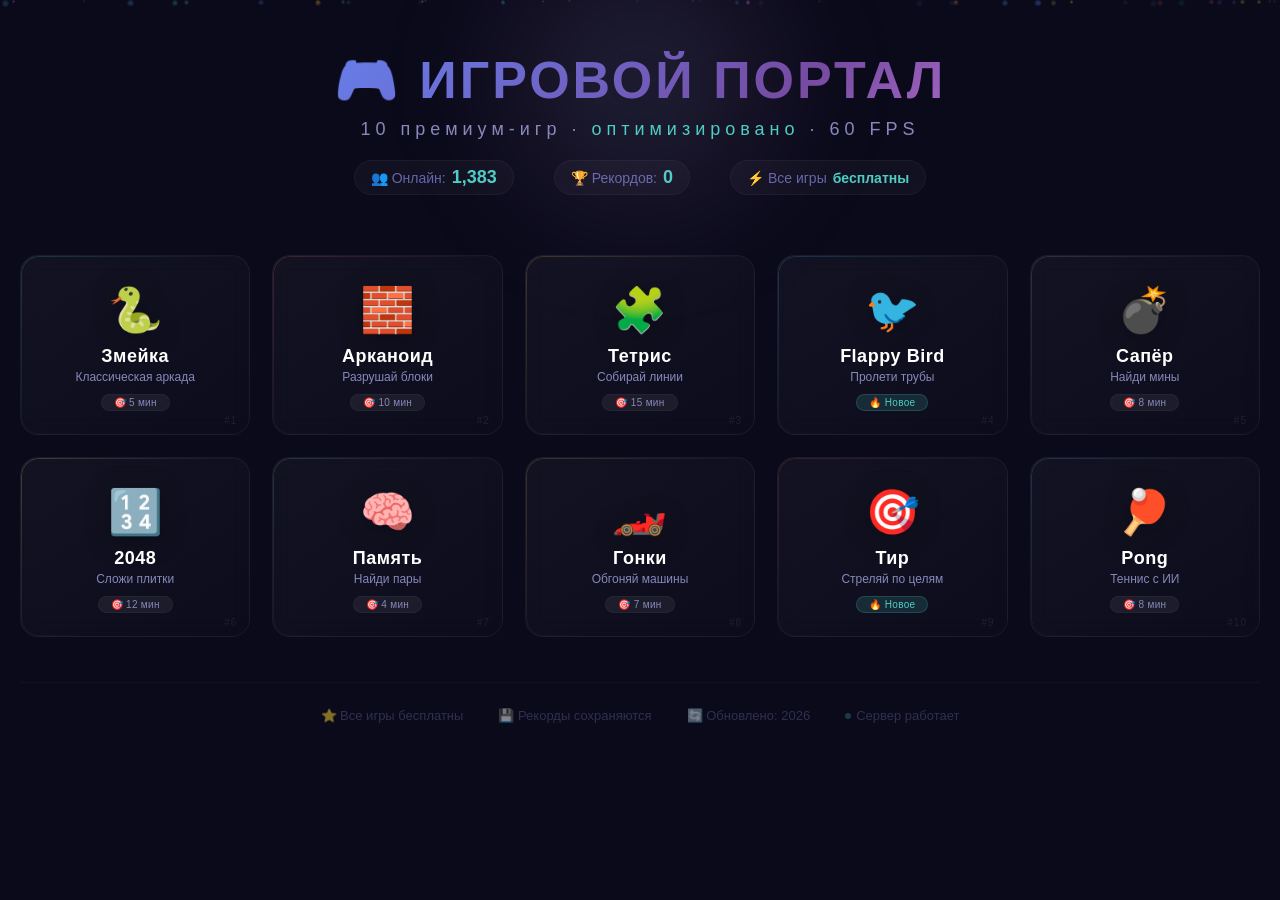
==== scripts/www/index.html @ 4240daa8 "update src file from pakeplus" ====
<!DOCTYPE html>
<html lang="ru">
<head>
    <meta charset="UTF-8">
    <meta name="viewport" content="width=device-width, initial-scale=1.0, maximum-scale=1.0, user-scalable=no">
    <title>🎮 Игровой Портал Premium</title>
    <link rel="stylesheet" href="style.css">
    <style>
        /* ===== ДОПОЛНИТЕЛЬНЫЕ СТИЛИ ДЛЯ ГЛАВНОГО МЕНЮ ===== */
        * {
            margin: 0;
            padding: 0;
            box-sizing: border-box;
        }

        body {
            font-family: 'Segoe UI', -apple-system, BlinkMacSystemFont, Arial, sans-serif;
            background: #0a0a1a;
            color: #fff;
            min-height: 100vh;
            overflow-x: hidden;
        }

        /* ===== ЧАСТИЦЫ ФОНА ===== */
        #particles-bg {
            position: fixed;
            top: 0;
            left: 0;
            width: 100%;
            height: 100%;
            pointer-events: none;
            z-index: 0;
            overflow: hidden;
        }

        .particle {
            position: absolute;
            border-radius: 50%;
            background: radial-gradient(circle, rgba(78, 205, 196, 0.4), transparent);
            animation: floatParticle linear infinite;
            pointer-events: none;
        }

        @keyframes floatParticle {
            0% { transform: translateY(100vh) scale(0); opacity: 0; }
            10% { opacity: 1; }
            90% { opacity: 1; }
            100% { transform: translateY(-100vh) scale(1); opacity: 0; }
        }

        /* ===== ОСНОВНОЙ КОНТЕЙНЕР ===== */
        .main-menu {
            position: relative;
            z-index: 1;
            max-width: 1300px;
            margin: 0 auto;
            padding: 20px 20px 40px;
        }

        /* ===== ХЕДЕР ===== */
        .header {
            text-align: center;
            padding: 30px 20px 25px;
            position: relative;
        }

        .logo-wrapper {
            position: relative;
            display: inline-block;
        }

        .logo-glow {
            position: absolute;
            top: 50%;
            left: 50%;
            width: 350px;
            height: 350px;
            transform: translate(-50%, -50%);
            background: radial-gradient(circle, rgba(78, 205, 196, 0.15), rgba(240, 147, 251, 0.1), transparent 70%);
            border-radius: 50%;
            filter: blur(60px);
            animation: pulseGlow 4s ease-in-out infinite;
        }

        @keyframes pulseGlow {
            0%, 100% { transform: translate(-50%, -50%) scale(1); opacity: 0.5; }
            50% { transform: translate(-50%, -50%) scale(1.3); opacity: 0.8; }
        }

        .header h1 {
            font-size: 52px;
            font-weight: 900;
            letter-spacing: 3px;
            position: relative;
            background: linear-gradient(135deg, #667eea 0%, #764ba2 25%, #f093fb 50%, #f5576c 75%, #667eea 100%);
            background-size: 300% 300%;
            -webkit-background-clip: text;
            -webkit-text-fill-color: transparent;
            animation: shimmer 6s ease-in-out infinite;
        }

        @keyframes shimmer {
            0%, 100% { background-position: 0% 50%; }
            50% { background-position: 100% 50%; }
        }

        .subtitle {
            color: #8888bb;
            font-size: 18px;
            letter-spacing: 5px;
            margin-top: 8px;
            position: relative;
            font-weight: 300;
        }

        .subtitle span {
            color: #4ecdc4;
            -webkit-text-fill-color: #4ecdc4;
        }

        /* ===== СТАТИСТИКА ===== */
        .stats-bar {
            display: flex;
            justify-content: center;
            gap: 40px;
            margin-top: 20px;
            font-size: 14px;
            color: #6666aa;
            flex-wrap: wrap;
        }

        .stats-bar b {
            color: #4ecdc4;
            font-size: 18px;
            font-weight: 700;
        }

        .stats-bar .stat-item {
            display: flex;
            align-items: center;
            gap: 6px;
            background: rgba(255,255,255,0.03);
            padding: 6px 16px;
            border-radius: 20px;
            border: 1px solid rgba(255,255,255,0.04);
        }

        /* ===== СЕТКА ИГР ===== */
        .game-grid {
            display: grid;
            grid-template-columns: repeat(auto-fill, minmax(200px, 1fr));
            gap: 22px;
            margin: 35px 0 45px;
        }

        .game-card {
            position: relative;
            display: flex;
            flex-direction: column;
            align-items: center;
            padding: 28px 16px 22px;
            background: linear-gradient(145deg, rgba(255,255,255,0.04), rgba(255,255,255,0.01));
            border-radius: 18px;
            text-decoration: none;
            color: #fff;
            border: 1px solid rgba(255,255,255,0.05);
            transition: all 0.4s cubic-bezier(0.175, 0.885, 0.32, 1.275);
            overflow: hidden;
            min-height: 180px;
            backdrop-filter: blur(10px);
            cursor: pointer;
        }

        .game-card::before {
            content: '';
            position: absolute;
            inset: 0;
            border-radius: 18px;
            padding: 1px;
            background: linear-gradient(135deg, var(--color), transparent 60%);
            -webkit-mask: linear-gradient(#fff 0 0) content-box, linear-gradient(#fff 0 0);
            -webkit-mask-composite: xor;
            mask-composite: exclude;
            opacity: 0.2;
            transition: 0.4s;
        }

        .game-card:hover::before {
            opacity: 1;
        }

        .game-card .card-glow {
            position: absolute;
            top: -50%;
            left: -50%;
            width: 200%;
            height: 200%;
            background: radial-gradient(circle at center, var(--color), transparent 60%);
            opacity: 0;
            transition: 0.5s;
            pointer-events: none;
        }

        .game-card:hover .card-glow {
            opacity: 0.12;
        }

        .game-card:hover {
            transform: translateY(-8px) scale(1.02);
            border-color: var(--color);
            box-shadow: 0 20px 60px rgba(0,0,0,0.6), 0 0 40px var(--glow-color, rgba(78,205,196,0.15));
        }

        .card-icon {
            font-size: 44px;
            margin-bottom: 10px;
            position: relative;
            z-index: 1;
            animation: iconFloat 3s ease-in-out infinite;
            filter: drop-shadow(0 4px 12px rgba(0,0,0,0.3));
        }

        .game-card:nth-child(2n) .card-icon { animation-delay: 0.4s; }
        .game-card:nth-child(3n) .card-icon { animation-delay: 0.8s; }
        .game-card:nth-child(5n) .card-icon { animation-delay: 1.2s; }

        @keyframes iconFloat {
            0%, 100% { transform: translateY(0) scale(1); }
            50% { transform: translateY(-6px) scale(1.05); }
        }

        .card-content {
            text-align: center;
            position: relative;
            z-index: 1;
            width: 100%;
        }

        .card-content h3 {
            font-size: 18px;
            font-weight: 700;
            margin-bottom: 3px;
            letter-spacing: 0.5px;
        }

        .card-content p {
            font-size: 12px;
            color: #8888bb;
            margin-bottom: 8px;
        }

        .badge {
            display: inline-block;
            padding: 2px 12px;
            background: rgba(255,255,255,0.06);
            border-radius: 20px;
            font-size: 10px;
            color: #8888bb;
            border: 1px solid rgba(255,255,255,0.04);
            letter-spacing: 0.3px;
        }

        .badge.new {
            background: rgba(78, 205, 196, 0.15);
            color: #4ecdc4;
            border-color: rgba(78, 205, 196, 0.2);
            animation: blinkBadge 2s ease-in-out infinite;
        }

        @keyframes blinkBadge {
            0%, 100% { opacity: 1; }
            50% { opacity: 0.5; }
        }

        /* Платформа (количество игр) */
        .game-count {
            position: absolute;
            bottom: 8px;
            right: 12px;
            font-size: 10px;
            color: rgba(255,255,255,0.08);
            letter-spacing: 1px;
            z-index: 1;
        }

        /* ===== FOOTER ===== */
        .footer {
            text-align: center;
            padding: 25px 0 10px;
            border-top: 1px solid rgba(255,255,255,0.03);
        }

        .footer-stats {
            display: flex;
            justify-content: center;
            gap: 35px;
            color: #555588;
            font-size: 13px;
            flex-wrap: wrap;
        }

        .footer-stats span {
            opacity: 0.5;
            transition: 0.3s;
            display: flex;
            align-items: center;
            gap: 5px;
        }

        .footer-stats span:hover {
            opacity: 1;
            color: #aaaadd;
        }

        .footer-stats .dot {
            display: inline-block;
            width: 6px;
            height: 6px;
            border-radius: 50%;
            background: #4ecdc4;
            animation: pulseDot 2s ease-in-out infinite;
        }

        @keyframes pulseDot {
            0%, 100% { opacity: 0.3; transform: scale(0.8); }
            50% { opacity: 1; transform: scale(1.2); }
        }

        /* ===== АДАПТИВ ===== */
        @media (max-width: 900px) {
            .header h1 { font-size: 38px; }
            .game-grid { grid-template-columns: repeat(auto-fill, minmax(170px, 1fr)); gap: 16px; }
            .game-card { min-height: 150px; padding: 20px 12px 16px; }
            .card-icon { font-size: 34px; }
        }

        @media (max-width: 600px) {
            .header h1 { font-size: 28px; letter-spacing: 1px; }
            .subtitle { font-size: 14px; letter-spacing: 2px; }
            .stats-bar { gap: 12px; font-size: 12px; }
            .stats-bar .stat-item { padding: 4px 12px; }
            .stats-bar b { font-size: 15px; }
            .game-grid {
                grid-template-columns: repeat(auto-fill, minmax(140px, 1fr));
                gap: 12px;
                margin: 20px 0 30px;
            }
            .game-card {
                min-height: 120px;
                padding: 16px 10px 12px;
                border-radius: 14px;
            }
            .card-icon { font-size: 28px; margin-bottom: 6px; }
            .card-content h3 { font-size: 15px; }
            .card-content p { font-size: 11px; }
            .badge { font-size: 9px; padding: 1px 10px; }
            .game-count { display: none; }
            .footer-stats { gap: 16px; font-size: 11px; flex-direction: column; }
            .logo-glow { width: 200px; height: 200px; }
        }

        @media (max-width: 400px) {
            .game-grid { grid-template-columns: repeat(auto-fill, minmax(120px, 1fr)); gap: 10px; }
            .game-card { min-height: 100px; padding: 12px 8px 10px; }
            .card-icon { font-size: 22px; }
            .card-content h3 { font-size: 13px; }
            .header h1 { font-size: 22px; }
        }

        /* ===== СКРОЛЛБАР ===== */
        ::-webkit-scrollbar {
            width: 4px;
        }
        ::-webkit-scrollbar-track {
            background: #0a0a1a;
        }
        ::-webkit-scrollbar-thumb {
            background: linear-gradient(135deg, #4ecdc4, #f093fb);
            border-radius: 2px;
        }
        ::-webkit-scrollbar-thumb:hover {
            background: #4ecdc4;
        }
    </style>
</head>
<body>

    <!-- ===== ФОН С ЧАСТИЦАМИ ===== -->
    <div id="particles-bg"></div>

    <!-- ===== ГЛАВНОЕ МЕНЮ ===== -->
    <div class="main-menu">

        <!-- ХЕДЕР -->
        <div class="header">
            <div class="logo-wrapper">
                <div class="logo-glow"></div>
                <h1>🎮 ИГРОВОЙ ПОРТАЛ</h1>
            </div>
            <p class="subtitle">
                10 премиум-игр · <span>оптимизировано</span> · 60 FPS
            </p>
            <div class="stats-bar">
                <span class="stat-item">👥 Онлайн: <b id="online">1 284</b></span>
                <span class="stat-item">🏆 Рекордов: <b id="records">0</b></span>
                <span class="stat-item">⚡ Все игры <b style="color:#4ecdc4;font-size:14px;">бесплатны</b></span>
            </div>
        </div>

        <!-- СЕТКА ИГР -->
        <div class="game-grid">

            <!-- 1. Змейка -->
            <a href="games/snake.html" class="game-card" style="--color:#4ecdc4; --glow-color:rgba(78,205,196,0.25);">
                <div class="card-glow"></div>
                <div class="card-icon">🐍</div>
                <div class="card-content">
                    <h3>Змейка</h3>
                    <p>Классическая аркада</p>
                    <span class="badge">🎯 5 мин</span>
                </div>
                <span class="game-count">#1</span>
            </a>

            <!-- 2. Арканоид -->
            <a href="games/arkanoid.html" class="game-card" style="--color:#ff6b6b; --glow-color:rgba(255,107,107,0.25);">
                <div class="card-glow"></div>
                <div class="card-icon">🧱</div>
                <div class="card-content">
                    <h3>Арканоид</h3>
                    <p>Разрушай блоки</p>
                    <span class="badge">🎯 10 мин</span>
                </div>
                <span class="game-count">#2</span>
            </a>

            <!-- 3. Тетрис -->
            <a href="games/tetris.html" class="game-card" style="--color:#ffd93d; --glow-color:rgba(255,217,61,0.25);">
                <div class="card-glow"></div>
                <div class="card-icon">🧩</div>
                <div class="card-content">
                    <h3>Тетрис</h3>
                    <p>Собирай линии</p>
                    <span class="badge">🎯 15 мин</span>
                </div>
                <span class="game-count">#3</span>
            </a>

            <!-- 4. Flappy Bird -->
            <a href="games/flappy.html" class="game-card" style="--color:#4fc3f7; --glow-color:rgba(79,195,247,0.25);">
                <div class="card-glow"></div>
                <div class="card-icon">🐦</div>
                <div class="card-content">
                    <h3>Flappy Bird</h3>
                    <p>Пролети трубы</p>
                    <span class="badge new">🔥 Новое</span>
                </div>
                <span class="game-count">#4</span>
            </a>

            <!-- 5. Сапёр -->
            <a href="games/minesweeper.html" class="game-card" style="--color:#ce93d8; --glow-color:rgba(206,147,216,0.25);">
                <div class="card-glow"></div>
                <div class="card-icon">💣</div>
                <div class="card-content">
                    <h3>Сапёр</h3>
                    <p>Найди мины</p>
                    <span class="badge">🎯 8 мин</span>
                </div>
                <span class="game-count">#5</span>
            </a>

            <!-- 6. 2048 -->
            <a href="games/2048.html" class="game-card" style="--color:#fff176; --glow-color:rgba(255,241,118,0.25);">
                <div class="card-glow"></div>
                <div class="card-icon">🔢</div>
                <div class="card-content">
                    <h3>2048</h3>
                    <p>Сложи плитки</p>
                    <span class="badge">🎯 12 мин</span>
                </div>
                <span class="game-count">#6</span>
            </a>

            <!-- 7. Память -->
            <a href="games/memory.html" class="game-card" style="--color:#81c784; --glow-color:rgba(129,199,132,0.25);">
                <div class="card-glow"></div>
                <div class="card-icon">🧠</div>
                <div class="card-content">
                    <h3>Память</h3>
                    <p>Найди пары</p>
                    <span class="badge">🎯 4 мин</span>
                </div>
                <span class="game-count">#7</span>
            </a>

            <!-- 8. Гонки -->
            <a href="games/racer.html" class="game-card" style="--color:#ffb74d; --glow-color:rgba(255,183,77,0.25);">
                <div class="card-glow"></div>
                <div class="card-icon">🏎️</div>
                <div class="card-content">
                    <h3>Гонки</h3>
                    <p>Обгоняй машины</p>
                    <span class="badge">🎯 7 мин</span>
                </div>
                <span class="game-count">#8</span>
            </a>

            <!-- 9. Тир -->
            <a href="games/shooter.html" class="game-card" style="--color:#ef5350; --glow-color:rgba(239,83,80,0.25);">
                <div class="card-glow"></div>
                <div class="card-icon">🎯</div>
                <div class="card-content">
                    <h3>Тир</h3>
                    <p>Стреляй по целям</p>
                    <span class="badge new">🔥 Новое</span>
                </div>
                <span class="game-count">#9</span>
            </a>

            <!-- 10. Pong -->
            <a href="games/pong.html" class="game-card" style="--color:#64b5f6; --glow-color:rgba(100,181,246,0.25);">
                <div class="card-glow"></div>
                <div class="card-icon">🏓</div>
                <div class="card-content">
                    <h3>Pong</h3>
                    <p>Теннис с ИИ</p>
                    <span class="badge">🎯 8 мин</span>
                </div>
                <span class="game-count">#10</span>
            </a>

        </div>

        <!-- FOOTER -->
        <div class="footer">
            <div class="footer-stats">
                <span>⭐ Все игры бесплатны</span>
                <span>💾 Рекорды сохраняются</span>
                <span>🔄 Обновлено: 2026</span>
                <span><span class="dot"></span> Сервер работает</span>
            </div>
        </div>

    </div>

    <!-- ===== СКРИПТЫ ===== -->
    <script>
        // ===== ФОН С ЧАСТИЦАМИ =====
        (function createParticles() {
            const container = document.getElementById('particles-bg');
            if (!container) return;

            const colors = ['#4ecdc4', '#f093fb', '#667eea', '#ff6b6b', '#ffd93d', '#4fc3f7'];

            for (let i = 0; i < 45; i++) {
                const particle = document.createElement('div');
                particle.className = 'particle';
                const size = 2 + Math.random() * 5;
                const duration = 18 + Math.random() * 22;
                const delay = Math.random() * 30;
                const color = colors[Math.floor(Math.random() * colors.length)];

                particle.style.cssText = `
                    width: ${size}px;
                    height: ${size}px;
                    left: ${Math.random() * 100}%;
                    animation-duration: ${duration}s;
                    animation-delay: ${delay}s;
                    background: radial-gradient(circle, ${color}, transparent);
                    opacity: ${0.08 + Math.random() * 0.25};
                `;
                container.appendChild(particle);
            }
        })();

        // ===== СТАТИСТИКА =====
        (function updateStats() {
            // Считаем рекорды в localStorage
            let recordCount = 0;
            try {
                for (let key in localStorage) {
                    if (key.startsWith('record_')) recordCount++;
                }
            } catch(e) {}

            const recordEl = document.getElementById('records');
            if (recordEl) recordEl.textContent = recordCount || '0';

            // Онлайн (рандом для атмосферы)
            const onlineEl = document.getElementById('online');
            if (onlineEl) {
                const base = 1200;
                const variation = Math.floor(Math.random() * 400);
                onlineEl.textContent = (base + variation).toLocaleString();
            }

            // Обновляем каждые 30 секунд
            setInterval(() => {
                const onlineEl2 = document.getElementById('online');
                if (onlineEl2) {
                    const base = 1200;
                    const variation = Math.floor(Math.random() * 400);
                    onlineEl2.textContent = (base + variation).toLocaleString();
                }
            }, 30000);
        })();

        // ===== АНИМАЦИЯ ПОЯВЛЕНИЯ КАРТОЧЕК (Intersection Observer) =====
        (function animateCards() {
            const cards = document.querySelectorAll('.game-card');
            if ('IntersectionObserver' in window) {
                const observer = new IntersectionObserver((entries) => {
                    entries.forEach(entry => {
                        if (entry.isIntersecting) {
                            entry.target.style.opacity = '1';
                            entry.target.style.transform = 'translateY(0)';
                        }
                    });
                }, { threshold: 0.1 });

                cards.forEach((card, i) => {
                    card.style.opacity = '0';
                    card.style.transform = 'translateY(30px)';
                    card.style.transition = `all 0.6s cubic-bezier(0.175, 0.885, 0.32, 1.275) ${i * 0.05}s`;
                    observer.observe(card);
                });
            } else {
                // Fallback для старых браузеров
                cards.forEach(card => {
                    card.style.opacity = '1';
                    card.style.transform = 'translateY(0)';
                });
            }
        })();

        // ===== КЛИК ПО КАРТОЧКЕ (звук) =====
        document.querySelectorAll('.game-card').forEach(card => {
            card.addEventListener('click', function(e) {
                // Простой звуковой эффект через Web Audio
                try {
                    const audioCtx = new (window.AudioContext || window.webkitAudioContext)();
                    const osc = audioCtx.createOscillator();
                    const gain = audioCtx.createGain();
                    osc.connect(gain);
                    gain.connect(audioCtx.destination);
                    osc.frequency.setValueAtTime(600, audioCtx.currentTime);
                    osc.frequency.exponentialRampToValueAtTime(900, audioCtx.currentTime + 0.08);
                    gain.gain.setValueAtTime(0.08, audioCtx.currentTime);
                    gain.gain.exponentialRampToValueAtTime(0.001, audioCtx.currentTime + 0.08);
                    osc.start(audioCtx.currentTime);
                    osc.stop(audioCtx.currentTime + 0.08);
                } catch(e) {}
            });
        });
    </script>

</body>
</html>
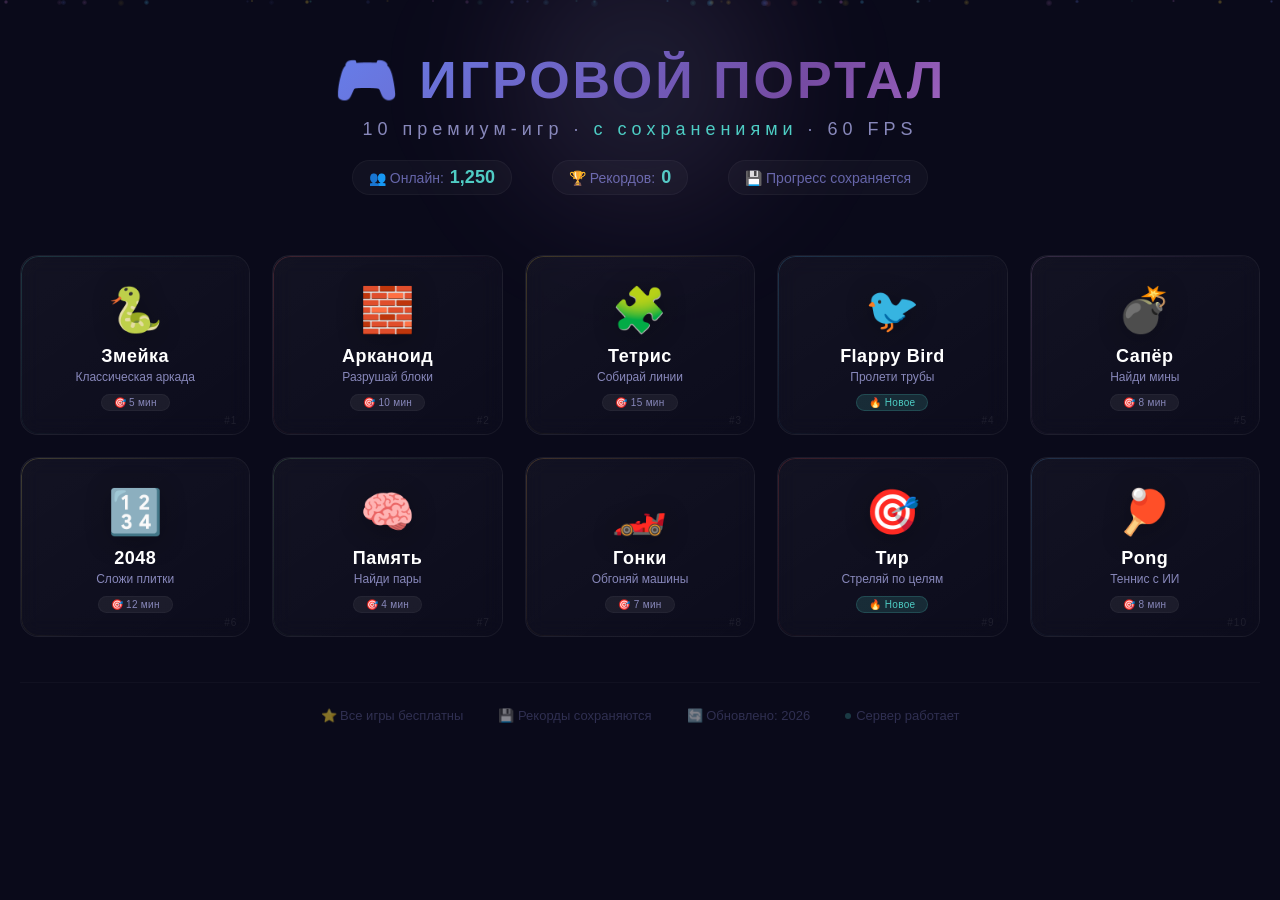
==== commit b20f302c: "update src file from pakeplus" ====
--- a/scripts/www/index.html
+++ b/scripts/www/index.html
@@ -6,13 +6,7 @@
     <title>🎮 Игровой Портал Premium</title>
     <link rel="stylesheet" href="style.css">
     <style>
-        /* ===== ДОПОЛНИТЕЛЬНЫЕ СТИЛИ ДЛЯ ГЛАВНОГО МЕНЮ ===== */
-        * {
-            margin: 0;
-            padding: 0;
-            box-sizing: border-box;
-        }
-
+        * { margin: 0; padding: 0; box-sizing: border-box; }
         body {
             font-family: 'Segoe UI', -apple-system, BlinkMacSystemFont, Arial, sans-serif;
             background: #0a0a1a;
@@ -20,8 +14,6 @@
             min-height: 100vh;
             overflow-x: hidden;
         }
-
-        /* ===== ЧАСТИЦЫ ФОНА ===== */
         #particles-bg {
             position: fixed;
             top: 0;
@@ -32,23 +24,19 @@
             z-index: 0;
             overflow: hidden;
         }
-
         .particle {
             position: absolute;
             border-radius: 50%;
-            background: radial-gradient(circle, rgba(78, 205, 196, 0.4), transparent);
+            background: radial-gradient(circle, rgba(78,205,196,0.4), transparent);
             animation: floatParticle linear infinite;
             pointer-events: none;
         }
-
         @keyframes floatParticle {
             0% { transform: translateY(100vh) scale(0); opacity: 0; }
             10% { opacity: 1; }
             90% { opacity: 1; }
             100% { transform: translateY(-100vh) scale(1); opacity: 0; }
         }
-
-        /* ===== ОСНОВНОЙ КОНТЕЙНЕР ===== */
         .main-menu {
             position: relative;
             z-index: 1;
@@ -56,19 +44,15 @@
             margin: 0 auto;
             padding: 20px 20px 40px;
         }
-
-        /* ===== ХЕДЕР ===== */
         .header {
             text-align: center;
             padding: 30px 20px 25px;
             position: relative;
         }
-
         .logo-wrapper {
             position: relative;
             display: inline-block;
         }
-
         .logo-glow {
             position: absolute;
             top: 50%;
@@ -76,17 +60,15 @@
             width: 350px;
             height: 350px;
             transform: translate(-50%, -50%);
-            background: radial-gradient(circle, rgba(78, 205, 196, 0.15), rgba(240, 147, 251, 0.1), transparent 70%);
+            background: radial-gradient(circle, rgba(78,205,196,0.15), rgba(240,147,251,0.1), transparent 70%);
             border-radius: 50%;
             filter: blur(60px);
             animation: pulseGlow 4s ease-in-out infinite;
         }
-
         @keyframes pulseGlow {
             0%, 100% { transform: translate(-50%, -50%) scale(1); opacity: 0.5; }
             50% { transform: translate(-50%, -50%) scale(1.3); opacity: 0.8; }
         }
-
         .header h1 {
             font-size: 52px;
             font-weight: 900;
@@ -98,12 +80,10 @@
             -webkit-text-fill-color: transparent;
             animation: shimmer 6s ease-in-out infinite;
         }
-
         @keyframes shimmer {
             0%, 100% { background-position: 0% 50%; }
             50% { background-position: 100% 50%; }
         }
-
         .subtitle {
             color: #8888bb;
             font-size: 18px;
@@ -112,13 +92,7 @@
             position: relative;
             font-weight: 300;
         }
-
-        .subtitle span {
-            color: #4ecdc4;
-            -webkit-text-fill-color: #4ecdc4;
-        }
-
-        /* ===== СТАТИСТИКА ===== */
+        .subtitle span { color: #4ecdc4; -webkit-text-fill-color: #4ecdc4; }
         .stats-bar {
             display: flex;
             justify-content: center;
@@ -128,13 +102,7 @@
             color: #6666aa;
             flex-wrap: wrap;
         }
-
-        .stats-bar b {
-            color: #4ecdc4;
-            font-size: 18px;
-            font-weight: 700;
-        }
-
+        .stats-bar b { color: #4ecdc4; font-size: 18px; font-weight: 700; }
         .stats-bar .stat-item {
             display: flex;
             align-items: center;
@@ -144,15 +112,12 @@
             border-radius: 20px;
             border: 1px solid rgba(255,255,255,0.04);
         }
-
-        /* ===== СЕТКА ИГР ===== */
         .game-grid {
             display: grid;
             grid-template-columns: repeat(auto-fill, minmax(200px, 1fr));
             gap: 22px;
             margin: 35px 0 45px;
         }
-
         .game-card {
             position: relative;
             display: flex;
@@ -170,7 +135,6 @@
             backdrop-filter: blur(10px);
             cursor: pointer;
         }
-
         .game-card::before {
             content: '';
             position: absolute;
@@ -184,11 +148,7 @@
             opacity: 0.2;
             transition: 0.4s;
         }
-
-        .game-card:hover::before {
-            opacity: 1;
-        }
-
+        .game-card:hover::before { opacity: 1; }
         .game-card .card-glow {
             position: absolute;
             top: -50%;
@@ -200,17 +160,12 @@
             transition: 0.5s;
             pointer-events: none;
         }
-
-        .game-card:hover .card-glow {
-            opacity: 0.12;
-        }
-
+        .game-card:hover .card-glow { opacity: 0.12; }
         .game-card:hover {
             transform: translateY(-8px) scale(1.02);
             border-color: var(--color);
             box-shadow: 0 20px 60px rgba(0,0,0,0.6), 0 0 40px var(--glow-color, rgba(78,205,196,0.15));
         }
-
         .card-icon {
             font-size: 44px;
             margin-bottom: 10px;
@@ -219,36 +174,21 @@
             animation: iconFloat 3s ease-in-out infinite;
             filter: drop-shadow(0 4px 12px rgba(0,0,0,0.3));
         }
-
         .game-card:nth-child(2n) .card-icon { animation-delay: 0.4s; }
         .game-card:nth-child(3n) .card-icon { animation-delay: 0.8s; }
         .game-card:nth-child(5n) .card-icon { animation-delay: 1.2s; }
-
         @keyframes iconFloat {
             0%, 100% { transform: translateY(0) scale(1); }
             50% { transform: translateY(-6px) scale(1.05); }
         }
-
         .card-content {
             text-align: center;
             position: relative;
             z-index: 1;
             width: 100%;
         }
-
-        .card-content h3 {
-            font-size: 18px;
-            font-weight: 700;
-            margin-bottom: 3px;
-            letter-spacing: 0.5px;
-        }
-
-        .card-content p {
-            font-size: 12px;
-            color: #8888bb;
-            margin-bottom: 8px;
-        }
-
+        .card-content h3 { font-size: 18px; font-weight: 700; margin-bottom: 3px; letter-spacing: 0.5px; }
+        .card-content p { font-size: 12px; color: #8888bb; margin-bottom: 8px; }
         .badge {
             display: inline-block;
             padding: 2px 12px;
@@ -259,20 +199,16 @@
             border: 1px solid rgba(255,255,255,0.04);
             letter-spacing: 0.3px;
         }
-
         .badge.new {
-            background: rgba(78, 205, 196, 0.15);
+            background: rgba(78,205,196,0.15);
             color: #4ecdc4;
-            border-color: rgba(78, 205, 196, 0.2);
+            border-color: rgba(78,205,196,0.2);
             animation: blinkBadge 2s ease-in-out infinite;
         }
-
         @keyframes blinkBadge {
             0%, 100% { opacity: 1; }
             50% { opacity: 0.5; }
         }
-
-        /* Платформа (количество игр) */
         .game-count {
             position: absolute;
             bottom: 8px;
@@ -282,14 +218,11 @@
             letter-spacing: 1px;
             z-index: 1;
         }
-
-        /* ===== FOOTER ===== */
         .footer {
             text-align: center;
             padding: 25px 0 10px;
             border-top: 1px solid rgba(255,255,255,0.03);
         }
-
         .footer-stats {
             display: flex;
             justify-content: center;
@@ -298,7 +231,6 @@
             font-size: 13px;
             flex-wrap: wrap;
         }
-
         .footer-stats span {
             opacity: 0.5;
             transition: 0.3s;
@@ -306,12 +238,7 @@
             align-items: center;
             gap: 5px;
         }
-
-        .footer-stats span:hover {
-            opacity: 1;
-            color: #aaaadd;
-        }
-
+        .footer-stats span:hover { opacity: 1; color: #aaaadd; }
         .footer-stats .dot {
             display: inline-block;
             width: 6px;
@@ -320,36 +247,24 @@
             background: #4ecdc4;
             animation: pulseDot 2s ease-in-out infinite;
         }
-
         @keyframes pulseDot {
             0%, 100% { opacity: 0.3; transform: scale(0.8); }
             50% { opacity: 1; transform: scale(1.2); }
         }
-
-        /* ===== АДАПТИВ ===== */
         @media (max-width: 900px) {
             .header h1 { font-size: 38px; }
             .game-grid { grid-template-columns: repeat(auto-fill, minmax(170px, 1fr)); gap: 16px; }
             .game-card { min-height: 150px; padding: 20px 12px 16px; }
             .card-icon { font-size: 34px; }
         }
-
         @media (max-width: 600px) {
             .header h1 { font-size: 28px; letter-spacing: 1px; }
             .subtitle { font-size: 14px; letter-spacing: 2px; }
             .stats-bar { gap: 12px; font-size: 12px; }
             .stats-bar .stat-item { padding: 4px 12px; }
             .stats-bar b { font-size: 15px; }
-            .game-grid {
-                grid-template-columns: repeat(auto-fill, minmax(140px, 1fr));
-                gap: 12px;
-                margin: 20px 0 30px;
-            }
-            .game-card {
-                min-height: 120px;
-                padding: 16px 10px 12px;
-                border-radius: 14px;
-            }
+            .game-grid { grid-template-columns: repeat(auto-fill, minmax(140px, 1fr)); gap: 12px; margin: 20px 0 30px; }
+            .game-card { min-height: 120px; padding: 16px 10px 12px; border-radius: 14px; }
             .card-icon { font-size: 28px; margin-bottom: 6px; }
             .card-content h3 { font-size: 15px; }
             .card-content p { font-size: 11px; }
@@ -358,7 +273,6 @@
             .footer-stats { gap: 16px; font-size: 11px; flex-direction: column; }
             .logo-glow { width: 200px; height: 200px; }
         }
-
         @media (max-width: 400px) {
             .game-grid { grid-template-columns: repeat(auto-fill, minmax(120px, 1fr)); gap: 10px; }
             .game-card { min-height: 100px; padding: 12px 8px 10px; }
@@ -366,173 +280,89 @@
             .card-content h3 { font-size: 13px; }
             .header h1 { font-size: 22px; }
         }
-
-        /* ===== СКРОЛЛБАР ===== */
-        ::-webkit-scrollbar {
-            width: 4px;
-        }
-        ::-webkit-scrollbar-track {
-            background: #0a0a1a;
-        }
-        ::-webkit-scrollbar-thumb {
-            background: linear-gradient(135deg, #4ecdc4, #f093fb);
-            border-radius: 2px;
-        }
-        ::-webkit-scrollbar-thumb:hover {
-            background: #4ecdc4;
-        }
+        ::-webkit-scrollbar { width: 4px; }
+        ::-webkit-scrollbar-track { background: #0a0a1a; }
+        ::-webkit-scrollbar-thumb { background: linear-gradient(135deg, #4ecdc4, #f093fb); border-radius: 2px; }
+        ::-webkit-scrollbar-thumb:hover { background: #4ecdc4; }
     </style>
 </head>
 <body>
-
-    <!-- ===== ФОН С ЧАСТИЦАМИ ===== -->
     <div id="particles-bg"></div>
-
-    <!-- ===== ГЛАВНОЕ МЕНЮ ===== -->
     <div class="main-menu">
-
-        <!-- ХЕДЕР -->
         <div class="header">
             <div class="logo-wrapper">
                 <div class="logo-glow"></div>
                 <h1>🎮 ИГРОВОЙ ПОРТАЛ</h1>
             </div>
-            <p class="subtitle">
-                10 премиум-игр · <span>оптимизировано</span> · 60 FPS
-            </p>
+            <p class="subtitle">10 премиум-игр · <span>с сохранениями</span> · 60 FPS</p>
             <div class="stats-bar">
                 <span class="stat-item">👥 Онлайн: <b id="online">1 284</b></span>
                 <span class="stat-item">🏆 Рекордов: <b id="records">0</b></span>
-                <span class="stat-item">⚡ Все игры <b style="color:#4ecdc4;font-size:14px;">бесплатны</b></span>
+                <span class="stat-item">💾 Прогресс сохраняется</span>
             </div>
         </div>
-
-        <!-- СЕТКА ИГР -->
         <div class="game-grid">
-
-            <!-- 1. Змейка -->
             <a href="games/snake.html" class="game-card" style="--color:#4ecdc4; --glow-color:rgba(78,205,196,0.25);">
                 <div class="card-glow"></div>
                 <div class="card-icon">🐍</div>
-                <div class="card-content">
-                    <h3>Змейка</h3>
-                    <p>Классическая аркада</p>
-                    <span class="badge">🎯 5 мин</span>
-                </div>
+                <div class="card-content"><h3>Змейка</h3><p>Классическая аркада</p><span class="badge">🎯 5 мин</span></div>
                 <span class="game-count">#1</span>
             </a>
-
-            <!-- 2. Арканоид -->
             <a href="games/arkanoid.html" class="game-card" style="--color:#ff6b6b; --glow-color:rgba(255,107,107,0.25);">
                 <div class="card-glow"></div>
                 <div class="card-icon">🧱</div>
-                <div class="card-content">
-                    <h3>Арканоид</h3>
-                    <p>Разрушай блоки</p>
-                    <span class="badge">🎯 10 мин</span>
-                </div>
+                <div class="card-content"><h3>Арканоид</h3><p>Разрушай блоки</p><span class="badge">🎯 10 мин</span></div>
                 <span class="game-count">#2</span>
             </a>
-
-            <!-- 3. Тетрис -->
             <a href="games/tetris.html" class="game-card" style="--color:#ffd93d; --glow-color:rgba(255,217,61,0.25);">
                 <div class="card-glow"></div>
                 <div class="card-icon">🧩</div>
-                <div class="card-content">
-                    <h3>Тетрис</h3>
-                    <p>Собирай линии</p>
-                    <span class="badge">🎯 15 мин</span>
-                </div>
+                <div class="card-content"><h3>Тетрис</h3><p>Собирай линии</p><span class="badge">🎯 15 мин</span></div>
                 <span class="game-count">#3</span>
             </a>
-
-            <!-- 4. Flappy Bird -->
             <a href="games/flappy.html" class="game-card" style="--color:#4fc3f7; --glow-color:rgba(79,195,247,0.25);">
                 <div class="card-glow"></div>
                 <div class="card-icon">🐦</div>
-                <div class="card-content">
-                    <h3>Flappy Bird</h3>
-                    <p>Пролети трубы</p>
-                    <span class="badge new">🔥 Новое</span>
-                </div>
+                <div class="card-content"><h3>Flappy Bird</h3><p>Пролети трубы</p><span class="badge new">🔥 Новое</span></div>
                 <span class="game-count">#4</span>
             </a>
-
-            <!-- 5. Сапёр -->
             <a href="games/minesweeper.html" class="game-card" style="--color:#ce93d8; --glow-color:rgba(206,147,216,0.25);">
                 <div class="card-glow"></div>
                 <div class="card-icon">💣</div>
-                <div class="card-content">
-                    <h3>Сапёр</h3>
-                    <p>Найди мины</p>
-                    <span class="badge">🎯 8 мин</span>
-                </div>
+                <div class="card-content"><h3>Сапёр</h3><p>Найди мины</p><span class="badge">🎯 8 мин</span></div>
                 <span class="game-count">#5</span>
             </a>
-
-            <!-- 6. 2048 -->
             <a href="games/2048.html" class="game-card" style="--color:#fff176; --glow-color:rgba(255,241,118,0.25);">
                 <div class="card-glow"></div>
                 <div class="card-icon">🔢</div>
-                <div class="card-content">
-                    <h3>2048</h3>
-                    <p>Сложи плитки</p>
-                    <span class="badge">🎯 12 мин</span>
-                </div>
+                <div class="card-content"><h3>2048</h3><p>Сложи плитки</p><span class="badge">🎯 12 мин</span></div>
                 <span class="game-count">#6</span>
             </a>
-
-            <!-- 7. Память -->
             <a href="games/memory.html" class="game-card" style="--color:#81c784; --glow-color:rgba(129,199,132,0.25);">
                 <div class="card-glow"></div>
                 <div class="card-icon">🧠</div>
-                <div class="card-content">
-                    <h3>Память</h3>
-                    <p>Найди пары</p>
-                    <span class="badge">🎯 4 мин</span>
-                </div>
+                <div class="card-content"><h3>Память</h3><p>Найди пары</p><span class="badge">🎯 4 мин</span></div>
                 <span class="game-count">#7</span>
             </a>
-
-            <!-- 8. Гонки -->
             <a href="games/racer.html" class="game-card" style="--color:#ffb74d; --glow-color:rgba(255,183,77,0.25);">
                 <div class="card-glow"></div>
                 <div class="card-icon">🏎️</div>
-                <div class="card-content">
-                    <h3>Гонки</h3>
-                    <p>Обгоняй машины</p>
-                    <span class="badge">🎯 7 мин</span>
-                </div>
+                <div class="card-content"><h3>Гонки</h3><p>Обгоняй машины</p><span class="badge">🎯 7 мин</span></div>
                 <span class="game-count">#8</span>
             </a>
-
-            <!-- 9. Тир -->
             <a href="games/shooter.html" class="game-card" style="--color:#ef5350; --glow-color:rgba(239,83,80,0.25);">
                 <div class="card-glow"></div>
                 <div class="card-icon">🎯</div>
-                <div class="card-content">
-                    <h3>Тир</h3>
-                    <p>Стреляй по целям</p>
-                    <span class="badge new">🔥 Новое</span>
-                </div>
+                <div class="card-content"><h3>Тир</h3><p>Стреляй по целям</p><span class="badge new">🔥 Новое</span></div>
                 <span class="game-count">#9</span>
             </a>
-
-            <!-- 10. Pong -->
             <a href="games/pong.html" class="game-card" style="--color:#64b5f6; --glow-color:rgba(100,181,246,0.25);">
                 <div class="card-glow"></div>
                 <div class="card-icon">🏓</div>
-                <div class="card-content">
-                    <h3>Pong</h3>
-                    <p>Теннис с ИИ</p>
-                    <span class="badge">🎯 8 мин</span>
-                </div>
+                <div class="card-content"><h3>Pong</h3><p>Теннис с ИИ</p><span class="badge">🎯 8 мин</span></div>
                 <span class="game-count">#10</span>
             </a>
-
         </div>
-
-        <!-- FOOTER -->
         <div class="footer">
             <div class="footer-stats">
                 <span>⭐ Все игры бесплатны</span>
@@ -541,18 +371,12 @@
                 <span><span class="dot"></span> Сервер работает</span>
             </div>
         </div>
-
     </div>
-
-    <!-- ===== СКРИПТЫ ===== -->
     <script>
-        // ===== ФОН С ЧАСТИЦАМИ =====
         (function createParticles() {
             const container = document.getElementById('particles-bg');
             if (!container) return;
-
             const colors = ['#4ecdc4', '#f093fb', '#667eea', '#ff6b6b', '#ffd93d', '#4fc3f7'];
-
             for (let i = 0; i < 45; i++) {
                 const particle = document.createElement('div');
                 particle.className = 'particle';
@@ -560,7 +384,6 @@
                 const duration = 18 + Math.random() * 22;
                 const delay = Math.random() * 30;
                 const color = colors[Math.floor(Math.random() * colors.length)];
-
                 particle.style.cssText = `
                     width: ${size}px;
                     height: ${size}px;
@@ -574,28 +397,21 @@
             }
         })();
 
-        // ===== СТАТИСТИКА =====
         (function updateStats() {
-            // Считаем рекорды в localStorage
             let recordCount = 0;
             try {
                 for (let key in localStorage) {
                     if (key.startsWith('record_')) recordCount++;
                 }
             } catch(e) {}
-
             const recordEl = document.getElementById('records');
             if (recordEl) recordEl.textContent = recordCount || '0';
-
-            // Онлайн (рандом для атмосферы)
             const onlineEl = document.getElementById('online');
             if (onlineEl) {
                 const base = 1200;
                 const variation = Math.floor(Math.random() * 400);
                 onlineEl.textContent = (base + variation).toLocaleString();
             }
-
-            // Обновляем каждые 30 секунд
             setInterval(() => {
                 const onlineEl2 = document.getElementById('online');
                 if (onlineEl2) {
@@ -606,7 +422,6 @@
             }, 30000);
         })();
 
-        // ===== АНИМАЦИЯ ПОЯВЛЕНИЯ КАРТОЧЕК (Intersection Observer) =====
         (function animateCards() {
             const cards = document.querySelectorAll('.game-card');
             if ('IntersectionObserver' in window) {
@@ -618,7 +433,6 @@
                         }
                     });
                 }, { threshold: 0.1 });
-
                 cards.forEach((card, i) => {
                     card.style.opacity = '0';
                     card.style.transform = 'translateY(30px)';
@@ -626,34 +440,12 @@
                     observer.observe(card);
                 });
             } else {
-                // Fallback для старых браузеров
                 cards.forEach(card => {
                     card.style.opacity = '1';
                     card.style.transform = 'translateY(0)';
                 });
             }
         })();
-
-        // ===== КЛИК ПО КАРТОЧКЕ (звук) =====
-        document.querySelectorAll('.game-card').forEach(card => {
-            card.addEventListener('click', function(e) {
-                // Простой звуковой эффект через Web Audio
-                try {
-                    const audioCtx = new (window.AudioContext || window.webkitAudioContext)();
-                    const osc = audioCtx.createOscillator();
-                    const gain = audioCtx.createGain();
-                    osc.connect(gain);
-                    gain.connect(audioCtx.destination);
-                    osc.frequency.setValueAtTime(600, audioCtx.currentTime);
-                    osc.frequency.exponentialRampToValueAtTime(900, audioCtx.currentTime + 0.08);
-                    gain.gain.setValueAtTime(0.08, audioCtx.currentTime);
-                    gain.gain.exponentialRampToValueAtTime(0.001, audioCtx.currentTime + 0.08);
-                    osc.start(audioCtx.currentTime);
-                    osc.stop(audioCtx.currentTime + 0.08);
-                } catch(e) {}
-            });
-        });
     </script>
-
 </body>
 </html>
--- a/scripts/www/style.css
+++ b/scripts/www/style.css
@@ -0,0 +1,557 @@
+/* ===== RESET & BASE ===== */
+* {
+    margin: 0;
+    padding: 0;
+    box-sizing: border-box;
+}
+
+:root {
+    --bg-primary: #0a0a1a;
+    --bg-secondary: #12122a;
+    --text-primary: #ffffff;
+    --text-secondary: #8888bb;
+    --accent-cyan: #4ecdc4;
+    --accent-pink: #f093fb;
+    --glow-cyan: rgba(78, 205, 196, 0.3);
+    --glow-pink: rgba(240, 147, 251, 0.3);
+    --card-radius: 20px;
+    --transition: 0.4s cubic-bezier(0.175, 0.885, 0.32, 1.275);
+}
+
+body {
+    font-family: 'Segoe UI', -apple-system, BlinkMacSystemFont, Arial, sans-serif;
+    background: var(--bg-primary);
+    color: var(--text-primary);
+    min-height: 100vh;
+    overflow-x: hidden;
+}
+
+/* ===== ЧАСТИЦЫ ФОНА ===== */
+#particles-bg {
+    position: fixed;
+    top: 0;
+    left: 0;
+    width: 100%;
+    height: 100%;
+    pointer-events: none;
+    z-index: 0;
+    overflow: hidden;
+}
+
+.particle {
+    position: absolute;
+    border-radius: 50%;
+    background: radial-gradient(circle, rgba(78, 205, 196, 0.6), transparent);
+    animation: floatParticle linear infinite;
+    pointer-events: none;
+}
+
+@keyframes floatParticle {
+    0% {
+        transform: translateY(100vh) scale(0);
+        opacity: 0;
+    }
+    10% {
+        opacity: 1;
+    }
+    90% {
+        opacity: 1;
+    }
+    100% {
+        transform: translateY(-100vh) scale(1);
+        opacity: 0;
+    }
+}
+
+/* ===== ГЛАВНОЕ МЕНЮ ===== */
+.main-menu {
+    position: relative;
+    z-index: 1;
+    max-width: 1300px;
+    margin: 0 auto;
+    padding: 30px 20px 40px;
+}
+
+/* Header */
+.header {
+    text-align: center;
+    padding: 40px 20px 30px;
+    position: relative;
+}
+
+.logo-wrapper {
+    position: relative;
+    display: inline-block;
+}
+
+.logo-glow {
+    position: absolute;
+    top: 50%;
+    left: 50%;
+    width: 300px;
+    height: 300px;
+    transform: translate(-50%, -50%);
+    background: radial-gradient(circle, var(--glow-cyan), var(--glow-pink), transparent 70%);
+    border-radius: 50%;
+    filter: blur(60px);
+    animation: pulseGlow 3s ease-in-out infinite;
+}
+
+@keyframes pulseGlow {
+    0%, 100% { transform: translate(-50%, -50%) scale(1); opacity: 0.5; }
+    50% { transform: translate(-50%, -50%) scale(1.3); opacity: 0.8; }
+}
+
+.header h1 {
+    font-size: 58px;
+    font-weight: 900;
+    letter-spacing: 4px;
+    position: relative;
+    background: linear-gradient(135deg, #667eea 0%, #764ba2 30%, #f093fb 60%, #f5576c 100%);
+    -webkit-background-clip: text;
+    -webkit-text-fill-color: transparent;
+    text-shadow: none;
+    animation: shimmer 4s ease-in-out infinite;
+    background-size: 200% 200%;
+}
+
+@keyframes shimmer {
+    0%, 100% { background-position: 0% 50%; }
+    50% { background-position: 100% 50%; }
+}
+
+.subtitle {
+    color: var(--text-secondary);
+    font-size: 20px;
+    letter-spacing: 6px;
+    margin-top: 10px;
+    position: relative;
+}
+
+.stats-bar {
+    display: flex;
+    justify-content: center;
+    gap: 40px;
+    margin-top: 25px;
+    font-size: 14px;
+    color: var(--text-secondary);
+}
+
+.stats-bar b {
+    color: var(--accent-cyan);
+    font-size: 18px;
+}
+
+/* ===== СЕТКА ИГР ===== */
+.game-grid {
+    display: grid;
+    grid-template-columns: repeat(auto-fill, minmax(200px, 1fr));
+    gap: 25px;
+    margin: 40px 0 50px;
+}
+
+.game-card {
+    position: relative;
+    display: flex;
+    flex-direction: column;
+    align-items: center;
+    padding: 30px 20px 25px;
+    background: linear-gradient(145deg, rgba(255,255,255,0.05), rgba(255,255,255,0.01));
+    border-radius: var(--card-radius);
+    text-decoration: none;
+    color: white;
+    border: 1px solid rgba(255,255,255,0.06);
+    transition: all var(--transition);
+    overflow: hidden;
+    min-height: 200px;
+    backdrop-filter: blur(10px);
+    cursor: pointer;
+}
+
+.game-card::before {
+    content: '';
+    position: absolute;
+    inset: 0;
+    border-radius: var(--card-radius);
+    padding: 1px;
+    background: linear-gradient(135deg, var(--color), transparent 50%);
+    -webkit-mask: linear-gradient(#fff 0 0) content-box, linear-gradient(#fff 0 0);
+    -webkit-mask-composite: xor;
+    mask-composite: exclude;
+    opacity: 0.3;
+    transition: var(--transition);
+}
+
+.game-card:hover::before {
+    opacity: 1;
+}
+
+.game-card .card-glow {
+    position: absolute;
+    top: -50%;
+    left: -50%;
+    width: 200%;
+    height: 200%;
+    background: radial-gradient(circle at center, var(--color), transparent 60%);
+    opacity: 0;
+    transition: var(--transition);
+    pointer-events: none;
+}
+
+.game-card:hover .card-glow {
+    opacity: 0.15;
+}
+
+.game-card:hover {
+    transform: translateY(-10px) scale(1.03);
+    border-color: var(--color);
+    box-shadow: 0 20px 60px rgba(0, 0, 0, 0.6), 0 0 40px var(--glow-cyan);
+}
+
+.card-icon {
+    font-size: 52px;
+    margin-bottom: 12px;
+    position: relative;
+    z-index: 1;
+    animation: iconFloat 3s ease-in-out infinite;
+}
+
+@keyframes iconFloat {
+    0%, 100% { transform: translateY(0); }
+    50% { transform: translateY(-6px); }
+}
+
+.game-card:nth-child(2n) .card-icon {
+    animation-delay: 0.5s;
+}
+.game-card:nth-child(3n) .card-icon {
+    animation-delay: 1s;
+}
+
+.card-content {
+    text-align: center;
+    position: relative;
+    z-index: 1;
+}
+
+.card-content h3 {
+    font-size: 20px;
+    font-weight: 700;
+    margin-bottom: 4px;
+}
+
+.card-content p {
+    font-size: 13px;
+    color: var(--text-secondary);
+    margin-bottom: 8px;
+}
+
+.badge {
+    display: inline-block;
+    padding: 2px 12px;
+    background: rgba(255,255,255,0.08);
+    border-radius: 20px;
+    font-size: 11px;
+    color: var(--text-secondary);
+    border: 1px solid rgba(255,255,255,0.05);
+}
+
+/* ===== FOOTER ===== */
+.footer {
+    text-align: center;
+    padding: 30px 0 10px;
+    border-top: 1px solid rgba(255,255,255,0.05);
+}
+
+.footer-stats {
+    display: flex;
+    justify-content: center;
+    gap: 40px;
+    color: var(--text-secondary);
+    font-size: 14px;
+    flex-wrap: wrap;
+}
+
+.footer-stats span {
+    opacity: 0.6;
+    transition: var(--transition);
+}
+
+.footer-stats span:hover {
+    opacity: 1;
+}
+
+/* ===== ОБЩИЙ СТИЛЬ ДЛЯ ИГР ===== */
+.game-wrapper {
+    max-width: 750px;
+    margin: 20px auto;
+    padding: 30px;
+    background: linear-gradient(145deg, rgba(26, 26, 46, 0.95), rgba(10, 10, 26, 0.98));
+    border-radius: 28px;
+    backdrop-filter: blur(20px);
+    border: 1px solid rgba(255,255,255,0.06);
+    box-shadow: 0 30px 80px rgba(0, 0, 0, 0.8);
+}
+
+.game-header {
+    display: flex;
+    justify-content: space-between;
+    align-items: center;
+    margin-bottom: 25px;
+    flex-wrap: wrap;
+    gap: 12px;
+}
+
+.game-header h2 {
+    font-size: 26px;
+    font-weight: 800;
+    background: linear-gradient(135deg, var(--accent-cyan), #45b7b0);
+    -webkit-background-clip: text;
+    -webkit-text-fill-color: transparent;
+}
+
+.game-header .stats {
+    display: flex;
+    gap: 25px;
+    font-size: 15px;
+    color: var(--text-secondary);
+    background: rgba(255,255,255,0.04);
+    padding: 8px 18px;
+    border-radius: 14px;
+    border: 1px solid rgba(255,255,255,0.05);
+}
+
+.game-header .stats b {
+    color: var(--accent-cyan);
+    font-size: 20px;
+    font-weight: 700;
+}
+
+.game-header .menu-btn {
+    background: rgba(255,255,255,0.06);
+    border: 1px solid rgba(255,255,255,0.08);
+    color: var(--text-secondary);
+    padding: 8px 20px;
+    border-radius: 12px;
+    cursor: pointer;
+    transition: var(--transition);
+    font-size: 14px;
+    text-decoration: none;
+}
+
+.game-header .menu-btn:hover {
+    background: rgba(255,255,255,0.12);
+    color: white;
+    transform: scale(1.03);
+}
+
+/* Canvas wrapper */
+.canvas-wrapper {
+    position: relative;
+    border-radius: 16px;
+    overflow: hidden;
+    background: #0f0f1f;
+    box-shadow: inset 0 0 60px rgba(0, 0, 0, 0.8);
+}
+
+canvas {
+    display: block;
+    margin: 0 auto;
+    width: 100%;
+    height: auto;
+    background: transparent;
+    image-rendering: pixelated;
+}
+
+/* Controls */
+.game-controls {
+    display: flex;
+    justify-content: space-between;
+    align-items: center;
+    margin-top: 20px;
+    padding-top: 18px;
+    border-top: 1px solid rgba(255,255,255,0.05);
+    flex-wrap: wrap;
+    gap: 12px;
+}
+
+.game-controls .keys {
+    display: flex;
+    gap: 8px;
+    color: var(--text-secondary);
+    font-size: 13px;
+}
+
+.game-controls .keys kbd {
+    display: inline-block;
+    padding: 4px 12px;
+    background: rgba(255,255,255,0.06);
+    border-radius: 6px;
+    font-family: inherit;
+    font-size: 12px;
+    border: 1px solid rgba(255,255,255,0.08);
+    color: #aaa;
+}
+
+.game-controls .reset-btn {
+    background: linear-gradient(135deg, var(--accent-cyan), #45b7b0);
+    border: none;
+    color: #0a0a1a;
+    padding: 10px 28px;
+    border-radius: 12px;
+    cursor: pointer;
+    font-weight: 700;
+    font-size: 14px;
+    transition: var(--transition);
+    letter-spacing: 0.5px;
+}
+
+.game-controls .reset-btn:hover {
+    transform: scale(1.05);
+    box-shadow: 0 8px 30px var(--glow-cyan);
+}
+
+/* ===== АНИМАЦИЯ ПОЯВЛЕНИЯ ===== */
+@keyframes fadeInUp {
+    from {
+        opacity: 0;
+        transform: translateY(30px);
+    }
+    to {
+        opacity: 1;
+        transform: translateY(0);
+    }
+}
+
+.game-card {
+    animation: fadeInUp 0.6s ease both;
+}
+
+.game-card:nth-child(1) { animation-delay: 0.05s; }
+.game-card:nth-child(2) { animation-delay: 0.10s; }
+.game-card:nth-child(3) { animation-delay: 0.15s; }
+.game-card:nth-child(4) { animation-delay: 0.20s; }
+.game-card:nth-child(5) { animation-delay: 0.25s; }
+.game-card:nth-child(6) { animation-delay: 0.30s; }
+.game-card:nth-child(7) { animation-delay: 0.35s; }
+.game-card:nth-child(8) { animation-delay: 0.40s; }
+.game-card:nth-child(9) { animation-delay: 0.45s; }
+.game-card:nth-child(10) { animation-delay: 0.50s; }
+
+/* ===== АДАПТИВ ===== */
+@media (max-width: 768px) {
+    .header h1 {
+        font-size: 34px;
+        letter-spacing: 2px;
+    }
+    
+    .subtitle {
+        font-size: 15px;
+        letter-spacing: 3px;
+    }
+    
+    .stats-bar {
+        flex-direction: column;
+        gap: 8px;
+        font-size: 13px;
+    }
+    
+    .game-grid {
+        grid-template-columns: repeat(auto-fill, minmax(150px, 1fr));
+        gap: 15px;
+    }
+    
+    .game-card {
+        padding: 20px 12px 18px;
+        min-height: 150px;
+    }
+    
+    .card-icon {
+        font-size: 36px;
+    }
+    
+    .game-wrapper {
+        padding: 18px;
+        margin: 10px;
+        border-radius: 18px;
+    }
+    
+    .game-header {
+        flex-direction: column;
+        align-items: stretch;
+        text-align: center;
+    }
+    
+    .game-header .stats {
+        justify-content: center;
+        flex-wrap: wrap;
+        padding: 6px 14px;
+        font-size: 13px;
+    }
+    
+    .game-header .stats b {
+        font-size: 17px;
+    }
+    
+    .game-controls {
+        flex-direction: column;
+        align-items: stretch;
+    }
+    
+    .game-controls .keys {
+        justify-content: center;
+        flex-wrap: wrap;
+    }
+    
+    .game-controls .reset-btn {
+        width: 100%;
+        text-align: center;
+    }
+    
+    .footer-stats {
+        flex-direction: column;
+        gap: 8px;
+    }
+}
+
+@media (max-width: 480px) {
+    .game-grid {
+        grid-template-columns: repeat(auto-fill, minmax(130px, 1fr));
+        gap: 10px;
+    }
+    
+    .game-card {
+        padding: 15px 10px;
+        min-height: 120px;
+    }
+    
+    .card-icon {
+        font-size: 28px;
+    }
+    
+    .card-content h3 {
+        font-size: 15px;
+    }
+    
+    .header h1 {
+        font-size: 26px;
+    }
+}
+
+/* ===== СКРОЛЛБАР ===== */
+::-webkit-scrollbar {
+    width: 6px;
+}
+
+::-webkit-scrollbar-track {
+    background: var(--bg-primary);
+}
+
+::-webkit-scrollbar-thumb {
+    background: linear-gradient(135deg, var(--accent-cyan), var(--accent-pink));
+    border-radius: 3px;
+}
+
+::-webkit-scrollbar-thumb:hover {
+    background: var(--accent-cyan);
+}
